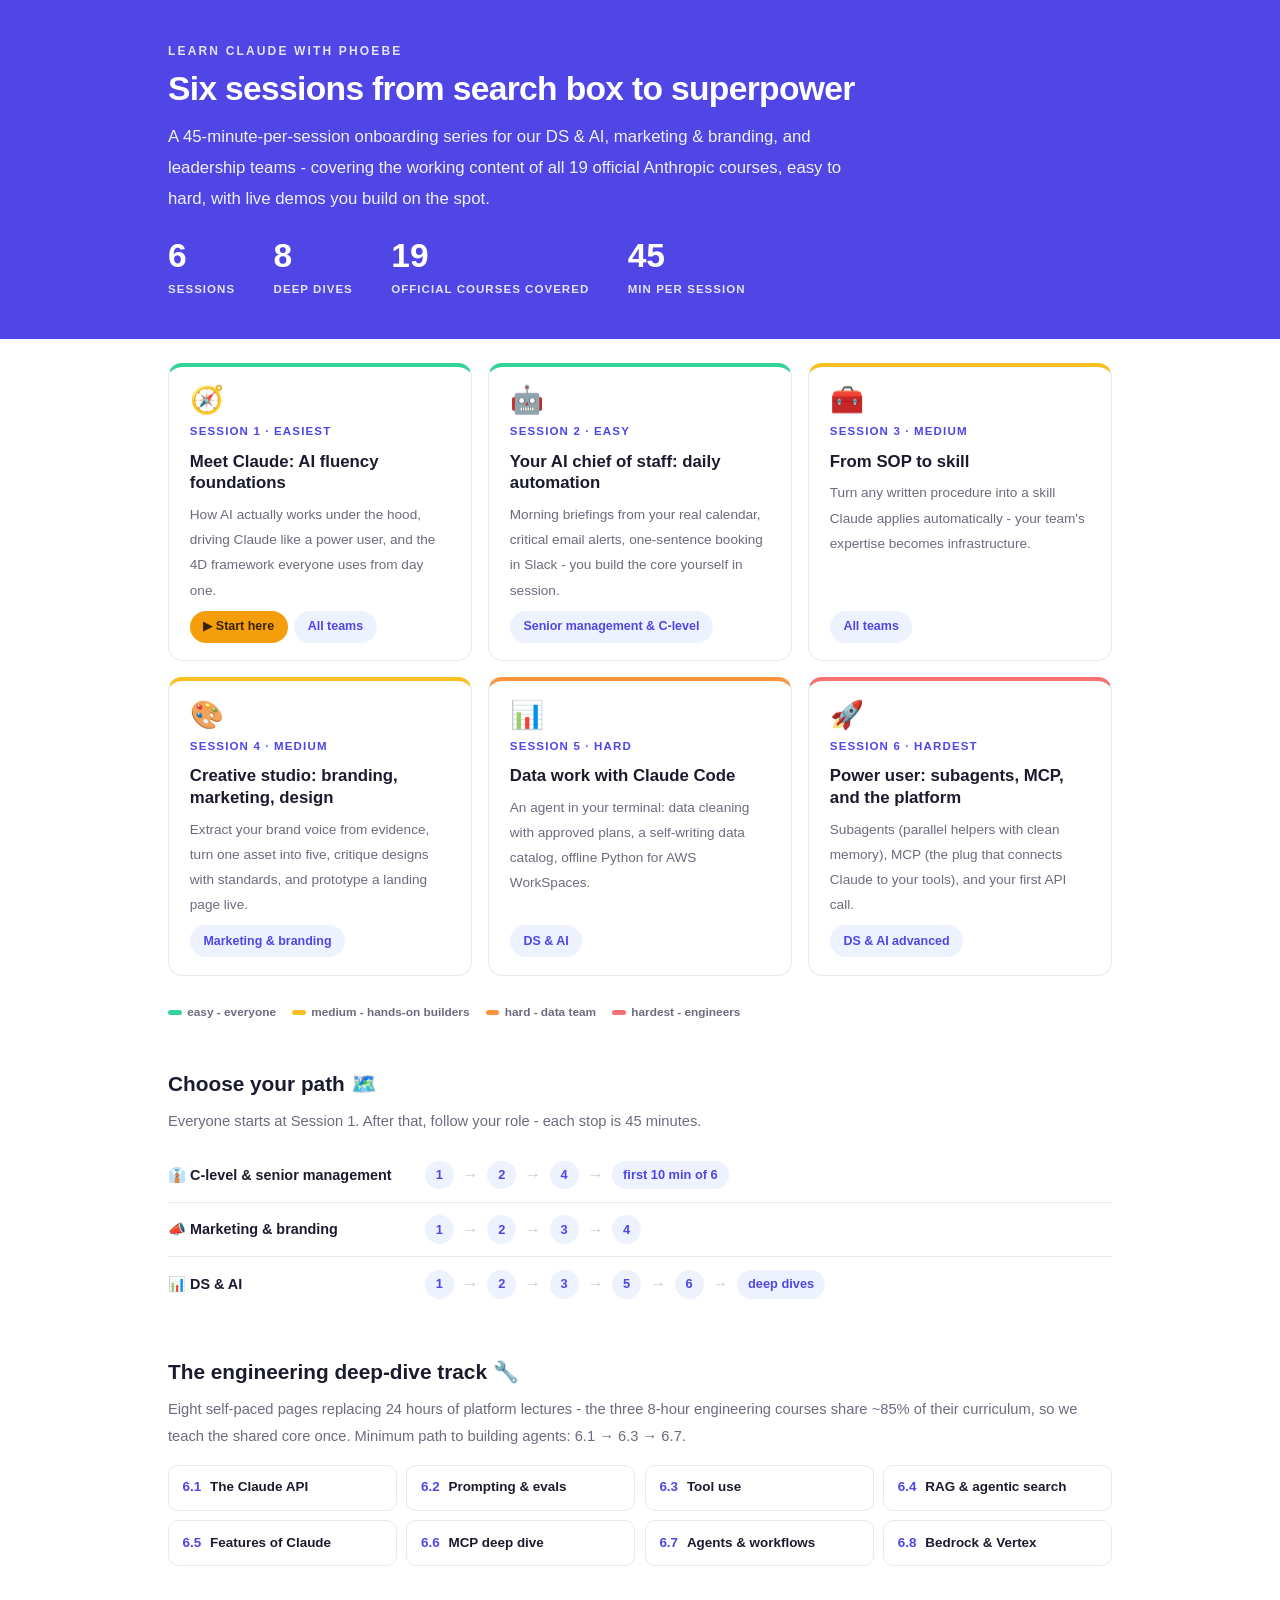
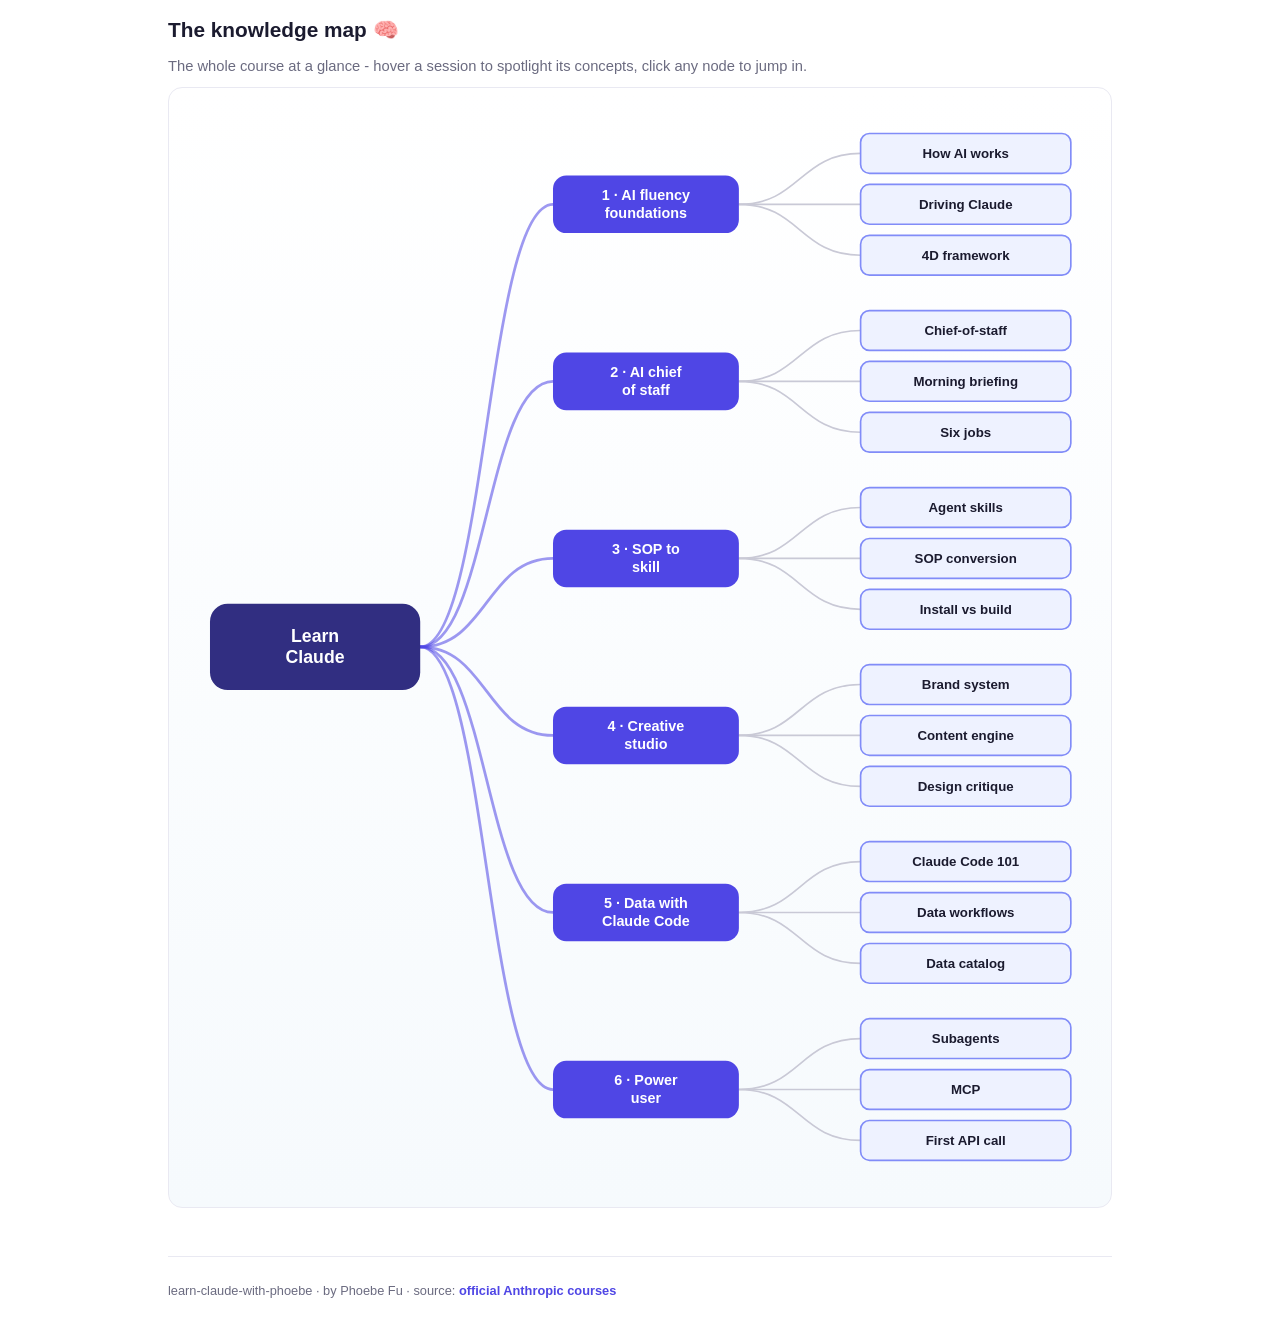
==== index.html @ 362568bc "Theme knowledge map from site CSS variables mindmap.js now reads --indigo/--indigo-deep/--indigo-50/" ====
<!DOCTYPE html>
<html lang="en">
<head>
<meta charset="UTF-8">
<meta name="viewport" content="width=device-width, initial-scale=1.0">
<title>learn claude with phoebe - a 6-session onboarding series</title>
<link rel="stylesheet" href="assets/style.css?v=4">
<style>
  .stats-row { display: flex; gap: 2.4rem; margin-top: 1.5rem; flex-wrap: wrap; }
  .stat b { display: block; font-size: 2.1rem; font-weight: 800; line-height: 1.05; font-variant-numeric: tabular-nums; }
  .stat span { font-size: .72rem; opacity: .85; text-transform: uppercase; letter-spacing: .09em; font-weight: 600; }

  .course-grid { display: grid; grid-template-columns: repeat(auto-fit, minmax(17rem, 1fr)); gap: 1rem; margin-top: 1.5rem; }
  .course-card {
    border: 1px solid var(--hairline);
    border-top: 4px solid var(--diff, var(--indigo));
    border-radius: var(--radius);
    padding: 1.2rem 1.3rem 1.1rem;
    display: flex;
    flex-direction: column;
    gap: .5rem;
    text-decoration: none;
    color: var(--ink);
    background: #fff;
    transition: box-shadow .15s ease, border-color .15s ease, transform .15s ease;
    position: relative;
  }
  .course-card:hover { border-color: var(--indigo-soft); border-top-color: var(--diff, var(--indigo)); box-shadow: 0 8px 28px rgba(79,70,229,.12); transform: translateY(-3px); }
  .course-card .cicon { font-size: 1.7rem; line-height: 1; }
  .course-card .cnum { font-size: .72rem; font-weight: 700; color: var(--indigo); text-transform: uppercase; letter-spacing: .1em; }
  .course-card h3 { font-size: 1.05rem; font-weight: 800; line-height: 1.3; }
  .course-card p { font-size: .85rem; color: var(--muted); flex: 1; }
  .course-card .meta { display: flex; gap: .4rem; flex-wrap: wrap; }

  .diff-legend { display: flex; gap: 1rem; margin-top: 1.6rem; font-size: .74rem; color: var(--muted); font-weight: 600; flex-wrap: wrap; }
  .diff-legend i { display: inline-block; width: .85rem; height: .35rem; border-radius: 999px; margin-right: .35rem; vertical-align: middle; }

  .paths { margin-top: 2.6rem; }
  .paths h2 { font-size: 1.3rem; font-weight: 800; margin-bottom: .3rem; }
  .paths .plede { color: var(--muted); font-size: .92rem; margin-bottom: .8rem; }
  .path { display: flex; gap: .55rem; align-items: center; padding: .75rem 0; border-bottom: .5px solid var(--hairline); flex-wrap: wrap; }
  .path:last-child { border-bottom: none; }
  .path b { min-width: 15.5rem; font-size: .9rem; }
  .path .pstep { background: var(--indigo-50); color: var(--indigo); border-radius: 999px; padding: .16rem .68rem; font-weight: 700; font-size: .8rem; text-decoration: none; transition: all .12s ease; }
  .path .pstep:hover { background: var(--indigo); color: #fff; }
  .path .parr { color: var(--faint); font-weight: 700; }

  .dd-grid { display: grid; grid-template-columns: repeat(auto-fit, minmax(13rem, 1fr)); gap: .6rem; margin-top: .9rem; }
  .dd { border: 1px solid var(--hairline); border-radius: 10px; padding: .6rem .85rem; display: flex; gap: .55rem; align-items: baseline; text-decoration: none; color: var(--ink); font-weight: 600; font-size: .84rem; transition: all .12s ease; }
  .dd b { color: var(--indigo); font-variant-numeric: tabular-nums; }
  .dd:hover { border-color: var(--indigo); transform: translateY(-2px); }

  .mm-section { margin-top: 1.6rem; }
  .mm-section h2 { font-size: 1.3rem; font-weight: 800; margin-bottom: .2rem; }
  .mm-section .mm-lede { color: var(--muted); font-size: .92rem; margin-bottom: .4rem; }
  .mm-wrap { border: 1px solid var(--hairline); border-radius: var(--radius); background: linear-gradient(180deg,#fff, #F6FAFD); padding: .6rem; overflow-x: auto; }
  .mm-svg { width: 100%; height: auto; display: block; max-width: 60rem; margin: 0 auto; min-width: 34rem; }
  .mm-link { cursor: pointer; text-decoration: none; }
  .mm-node rect { transition: opacity .15s ease, filter .15s ease; }
  .mm-node text { pointer-events: none; }
  .mm-link:hover .mm-node rect { filter: brightness(1.06); }
  .mm-edge { transition: opacity .15s ease; }
</style>
</head>
<body>

<header class="masthead">
  <div class="wrap">
    <div class="eyebrow">Learn Claude with Phoebe</div>
    <h1>Six sessions from search box to superpower</h1>
    <p class="sub">A 45-minute-per-session onboarding series for our DS &amp; AI, marketing &amp; branding, and leadership teams - covering the working content of all 19 official Anthropic courses, easy to hard, with live demos you build on the spot.</p>
    <div class="stats-row">
      <div class="stat"><b data-count="6">6</b><span>sessions</span></div>
      <div class="stat"><b data-count="8">8</b><span>deep dives</span></div>
      <div class="stat"><b data-count="19">19</b><span>official courses covered</span></div>
      <div class="stat"><b data-count="45">45</b><span>min per session</span></div>
    </div>
  </div>
</header>

<main class="wrap">
  

  <section class="section">
    <div class="course-grid">
      <a class="course-card" href="courses/01-foundations.html" style="--diff:#34D399">
        <span class="cicon">🧭</span>
        <span class="cnum">Session 1 · easiest</span>
        <h3>Meet Claude: AI fluency foundations</h3>
        <p>How AI actually works under the hood, driving Claude like a power user, and the 4D framework everyone uses from day one.</p>
        <span class="meta"><span class="pill amber">▶ Start here</span><span class="pill light">All teams</span></span>
      </a>
      <a class="course-card" href="courses/02-daily-automation.html" style="--diff:#34D399">
        <span class="cicon">🤖</span>
        <span class="cnum">Session 2 · easy</span>
        <h3>Your AI chief of staff: daily automation</h3>
        <p>Morning briefings from your real calendar, critical email alerts, one-sentence booking in Slack - you build the core yourself in session.</p>
        <span class="meta"><span class="pill light">Senior management &amp; C-level</span></span>
      </a>
      <a class="course-card" href="courses/03-sop-to-skill.html" style="--diff:#FBBF24">
        <span class="cicon">🧰</span>
        <span class="cnum">Session 3 · medium</span>
        <h3>From SOP to skill</h3>
        <p>Turn any written procedure into a skill Claude applies automatically - your team's expertise becomes infrastructure.</p>
        <span class="meta"><span class="pill light">All teams</span></span>
      </a>
      <a class="course-card" href="courses/04-creative-studio.html" style="--diff:#FBBF24">
        <span class="cicon">🎨</span>
        <span class="cnum">Session 4 · medium</span>
        <h3>Creative studio: branding, marketing, design</h3>
        <p>Extract your brand voice from evidence, turn one asset into five, critique designs with standards, and prototype a landing page live.</p>
        <span class="meta"><span class="pill light">Marketing &amp; branding</span></span>
      </a>
      <a class="course-card" href="courses/05-data-with-claude-code.html" style="--diff:#FB923C">
        <span class="cicon">📊</span>
        <span class="cnum">Session 5 · hard</span>
        <h3>Data work with Claude Code</h3>
        <p>An agent in your terminal: data cleaning with approved plans, a self-writing data catalog, offline Python for AWS WorkSpaces.</p>
        <span class="meta"><span class="pill light">DS &amp; AI</span></span>
      </a>
      <a class="course-card" href="courses/06-power-user.html" style="--diff:#F87171">
        <span class="cicon">🚀</span>
        <span class="cnum">Session 6 · hardest</span>
        <h3>Power user: subagents, MCP, and the platform</h3>
        <p>Subagents (parallel helpers with clean memory), MCP (the plug that connects Claude to your tools), and your first API call.</p>
        <span class="meta"><span class="pill light">DS &amp; AI advanced</span></span>
      </a>
    </div>
    <div class="diff-legend">
      <span><i style="background:#34D399"></i>easy - everyone</span>
      <span><i style="background:#FBBF24"></i>medium - hands-on builders</span>
      <span><i style="background:#FB923C"></i>hard - data team</span>
      <span><i style="background:#F87171"></i>hardest - engineers</span>
    </div>

    <div class="paths">
      <h2>Choose your path 🗺️</h2>
      <p class="plede">Everyone starts at Session 1. After that, follow your role - each stop is 45 minutes.</p>
      <div class="path"><b>👔 C-level &amp; senior management</b>
        <a class="pstep" href="courses/01-foundations.html">1</a><span class="parr">→</span>
        <a class="pstep" href="courses/02-daily-automation.html">2</a><span class="parr">→</span>
        <a class="pstep" href="courses/04-creative-studio.html">4</a><span class="parr">→</span>
        <a class="pstep" href="courses/06-power-user.html">first 10 min of 6</a>
      </div>
      <div class="path"><b>📣 Marketing &amp; branding</b>
        <a class="pstep" href="courses/01-foundations.html">1</a><span class="parr">→</span>
        <a class="pstep" href="courses/02-daily-automation.html">2</a><span class="parr">→</span>
        <a class="pstep" href="courses/03-sop-to-skill.html">3</a><span class="parr">→</span>
        <a class="pstep" href="courses/04-creative-studio.html">4</a>
      </div>
      <div class="path"><b>📊 DS &amp; AI</b>
        <a class="pstep" href="courses/01-foundations.html">1</a><span class="parr">→</span>
        <a class="pstep" href="courses/02-daily-automation.html">2</a><span class="parr">→</span>
        <a class="pstep" href="courses/03-sop-to-skill.html">3</a><span class="parr">→</span>
        <a class="pstep" href="courses/05-data-with-claude-code.html">5</a><span class="parr">→</span>
        <a class="pstep" href="courses/06-power-user.html">6</a><span class="parr">→</span>
        <a class="pstep" href="courses/61-claude-api.html">deep dives</a>
      </div>
    </div>

    <div class="paths">
      <h2>The engineering deep-dive track 🔧</h2>
      <p class="plede">Eight self-paced pages replacing 24 hours of platform lectures - the three 8-hour engineering courses share ~85% of their curriculum, so we teach the shared core once. Minimum path to building agents: 6.1 → 6.3 → 6.7.</p>
      <div class="dd-grid">
        <a class="dd" href="courses/61-claude-api.html"><b>6.1</b>The Claude API</a>
        <a class="dd" href="courses/62-prompting-evals.html"><b>6.2</b>Prompting &amp; evals</a>
        <a class="dd" href="courses/63-tool-use.html"><b>6.3</b>Tool use</a>
        <a class="dd" href="courses/64-rag.html"><b>6.4</b>RAG &amp; agentic search</a>
        <a class="dd" href="courses/65-features.html"><b>6.5</b>Features of Claude</a>
        <a class="dd" href="courses/66-mcp-deep-dive.html"><b>6.6</b>MCP deep dive</a>
        <a class="dd" href="courses/67-agents-workflows.html"><b>6.7</b>Agents &amp; workflows</a>
        <a class="dd" href="courses/68-bedrock-vertex.html"><b>6.8</b>Bedrock &amp; Vertex</a>
      </div>
    </div>
  </section>

  <section class="section mm-section">
    <h2>The knowledge map 🧠</h2>
    <p class="mm-lede">The whole course at a glance - hover a session to spotlight its concepts, click any node to jump in.</p>
    <div class="mm-wrap"><div id="mindmap"></div></div>
  </section>

  <footer class="pagefoot">
    <span>learn-claude-with-phoebe · by Phoebe Fu · source: <a href="https://claude.com/resources/courses">official Anthropic courses</a></span>
  </footer>
</main>

<script>
window.MINDMAP_DATA = {
  title: "Learn\nClaude",
  centerColor: "#312E81",
  sessions: [
    { label: "AI fluency\nfoundations", href: "courses/01-foundations.html", color: "#34D399",
      concepts: [
        { label: "How AI works", href: "courses/01-foundations.html" },
        { label: "Driving Claude", href: "courses/01-foundations.html" },
        { label: "4D framework", href: "courses/01-foundations.html" } ] },
    { label: "AI chief\nof staff", href: "courses/02-daily-automation.html", color: "#34D399",
      concepts: [
        { label: "Chief-of-staff", href: "courses/02-daily-automation.html" },
        { label: "Morning briefing", href: "courses/02-daily-automation.html" },
        { label: "Six jobs", href: "courses/02-daily-automation.html" } ] },
    { label: "SOP to\nskill", href: "courses/03-sop-to-skill.html", color: "#FBBF24",
      concepts: [
        { label: "Agent skills", href: "courses/03-sop-to-skill.html" },
        { label: "SOP conversion", href: "courses/03-sop-to-skill.html" },
        { label: "Install vs build", href: "courses/03-sop-to-skill.html" } ] },
    { label: "Creative\nstudio", href: "courses/04-creative-studio.html", color: "#FBBF24",
      concepts: [
        { label: "Brand system", href: "courses/04-creative-studio.html" },
        { label: "Content engine", href: "courses/04-creative-studio.html" },
        { label: "Design critique", href: "courses/04-creative-studio.html" } ] },
    { label: "Data with\nClaude Code", href: "courses/05-data-with-claude-code.html", color: "#FB923C",
      concepts: [
        { label: "Claude Code 101", href: "courses/05-data-with-claude-code.html" },
        { label: "Data workflows", href: "courses/05-data-with-claude-code.html" },
        { label: "Data catalog", href: "courses/05-data-with-claude-code.html" } ] },
    { label: "Power\nuser", href: "courses/06-power-user.html", color: "#F87171",
      concepts: [
        { label: "Subagents", href: "courses/06-power-user.html" },
        { label: "MCP", href: "courses/06-power-user.html" },
        { label: "First API call", href: "courses/06-power-user.html" } ] }
  ]
};
</script>
<script src="assets/mindmap.js?v=12"></script>
<script src="assets/app.js?v=5"></script>
</body>
</html>
---- assets/style.css ----
/* learn-claude-with-phoebe - editorial bold design system
   Accent: indigo #4F46E5 · Ink: #1B1B2F · Flagship: amber #F59E0B */

:root {
  --indigo: #4F46E5;
  --indigo-deep: #312E81;
  --indigo-mid: #6366F1;
  --indigo-soft: #818CF8;
  --indigo-50: #EEF2FF;
  --ink: #1B1B2F;
  --muted: #6B6B80;
  --faint: #C9C9D6;
  --hairline: #E9E9F2;
  --amber: #F59E0B;
  --amber-ink: #3A2400;
  --amber-50: #FFF7E6;
  --paper: #FFFFFF;
  --code-bg: #14142B;
  --code-ink: #E4E4F4;
  --radius: 14px;
}

* { margin: 0; padding: 0; box-sizing: border-box; }

html { font-size: 16px; scroll-behavior: smooth; }
html.zoom-125 { font-size: 20px; }
html.zoom-150 { font-size: 24px; }

body {
  font-family: "Inter", -apple-system, BlinkMacSystemFont, "Segoe UI", Roboto, sans-serif;
  background: var(--paper);
  color: var(--ink);
  line-height: 1.85;
  font-feature-settings: "tnum";
}

.wrap { max-width: 62rem; margin: 0 auto; padding: 0 1.5rem; }

/* ---------- header band ---------- */
.masthead {
  background: var(--indigo);
  color: #fff;
  padding: 2.5rem 0 2.25rem;
}
.masthead .eyebrow {
  font-size: .75rem;
  letter-spacing: .18em;
  text-transform: uppercase;
  opacity: .85;
  font-weight: 600;
}
.masthead h1 {
  font-size: 2.1rem;
  line-height: 1.15;
  font-weight: 800;
  margin: .5rem 0 .75rem;
  letter-spacing: -.02em;
}
.masthead h1 .accent { color: inherit; }
.masthead .sub { font-size: 1.05rem; opacity: .92; max-width: 44rem; }

.chip-row { display: flex; flex-wrap: wrap; gap: .5rem; margin-top: 1.1rem; }
.chip {
  display: inline-flex;
  align-items: center;
  gap: .35rem;
  border-radius: 999px;
  padding: .25rem .8rem;
  font-size: .78rem;
  font-weight: 600;
  white-space: nowrap;
}
.chip.level { background: #fff; color: var(--indigo); }
.chip.audience { background: rgba(255,255,255,.16); color: #fff; border: 1px solid rgba(255,255,255,.35); }
.chip.time { background: var(--ink); color: #fff; font-variant-numeric: tabular-nums; }

/* ---------- agenda bar ---------- */
.agenda {
  display: flex;
  border-radius: 999px;
  overflow: hidden;
  margin: 1.4rem 0 0;
  font-size: .72rem;
  font-weight: 600;
  text-align: center;
  color: #fff;
}
.agenda span { padding: .45rem .3rem; white-space: nowrap; overflow: hidden; text-overflow: ellipsis; }
.agenda .a1 { background: var(--indigo-deep); }
.agenda .a2 { background: var(--indigo-mid); }
.agenda .a3 { background: var(--amber); color: var(--amber-ink); }
.agenda .a4 { background: var(--indigo-soft); }

/* ---------- toolbar ---------- */
.toolbar {
  position: sticky;
  top: 0;
  z-index: 40;
  background: rgba(255,255,255,.94);
  backdrop-filter: blur(6px);
  border-bottom: 1px solid var(--hairline);
  padding: .55rem 0;
}
.toolbar .wrap { display: flex; align-items: center; gap: .6rem; }
.toolbar .crumb { font-size: .8rem; color: var(--muted); font-weight: 600; margin-right: auto; }
.toolbar .crumb a { color: var(--indigo); text-decoration: none; }
.btn {
  border: 1px solid var(--hairline);
  background: #fff;
  color: var(--ink);
  border-radius: 999px;
  padding: .35rem .9rem;
  font-size: .78rem;
  font-weight: 600;
  cursor: pointer;
  font-family: inherit;
  transition: all .15s ease;
}
.btn:hover { border-color: var(--indigo); color: var(--indigo); }
.btn.primary { background: var(--indigo); border-color: var(--indigo); color: #fff; }
.btn.primary:hover { background: var(--indigo-deep); }

/* ---------- sections ---------- */
main { padding: 2.5rem 0 4rem; }

.section { margin-bottom: 2.8rem; }
.section-kicker { margin-bottom: 1rem; }
.section-kicker .klabel {
  display: block;
  font-size: .72rem;
  text-transform: uppercase;
  letter-spacing: .1em;
  color: var(--indigo);
  font-weight: 700;
  margin-bottom: .35rem;
}
.section-kicker h2 {
  font-size: 1.45rem;
  font-weight: 800;
  letter-spacing: -.01em;
  display: flex;
  align-items: center;
  gap: .7rem;
  flex-wrap: wrap;
}
.section-kicker .tag {
  border-radius: 999px;
  padding: .18rem .7rem;
  font-size: .7rem;
  font-weight: 700;
  text-transform: uppercase;
  letter-spacing: .08em;
}
.tag.concept { background: var(--indigo-50); color: var(--indigo); }
.tag.demo { background: var(--amber-50); color: var(--amber-ink); }
.tag.exercise { background: var(--ink); color: #fff; }

.lede { color: var(--muted); max-width: 46rem; margin-bottom: 1.4rem; line-height: 1.8; }

/* live vs self-study markers on cards */
.mode {
  font-size: .64rem;
  font-weight: 700;
  text-transform: uppercase;
  letter-spacing: .07em;
  padding: .14rem .6rem;
  border-radius: 999px;
  flex: none;
}
.mode.live { background: var(--indigo); color: #fff; }
.mode.self { background: #fff; color: var(--muted); border: 1px solid var(--hairline); }

/* ---------- accordions ---------- */
details.card {
  border: 1px solid var(--hairline);
  border-radius: var(--radius);
  margin-bottom: .8rem;
  overflow: hidden;
  background: #fff;
}
details.card[open] { border-color: var(--indigo-soft); box-shadow: 0 8px 28px rgba(79,70,229,.08); }
details.card summary {
  list-style: none;
  cursor: pointer;
  padding: 1rem 1.25rem;
  display: flex;
  align-items: center;
  gap: .75rem;
  font-weight: 700;
  font-size: 1.02rem;
  user-select: none;
}
details.card summary::-webkit-details-marker { display: none; }
details.card summary .dot {
  width: .6rem; height: .6rem;
  border-radius: 999px;
  background: var(--indigo);
  flex: none;
}
details.card summary .mini { margin-left: auto; font-size: .72rem; color: var(--muted); font-weight: 600; white-space: nowrap; }
details.card summary .caret { transition: transform .2s ease; color: var(--indigo); font-size: .8rem; }
details.card[open] summary .caret { transform: rotate(90deg); }
details.card .body { padding: 0 1.25rem 1.4rem; border-top: 1px solid var(--hairline); padding-top: 1.15rem; }
details.card .body p { margin-bottom: 1.05rem; max-width: 48rem; }
details.card .body p:last-child { margin-bottom: 0; }
details.card .body ul, details.card .body ol { margin: 0 0 1.1rem 1.2rem; max-width: 47rem; }
details.card .body li { margin-bottom: .65rem; }
details.card .body h4 { font-size: .95rem; font-weight: 700; margin: 1.1rem 0 .45rem; }
details.card .body h4:first-child { margin-top: 0; }

/* ---------- pills & legends ---------- */
.legend { display: flex; flex-wrap: wrap; gap: .5rem; margin: 0 0 1.2rem; }
.pill {
  display: inline-flex;
  align-items: center;
  gap: .4rem;
  border-radius: 999px;
  padding: .28rem .85rem;
  font-size: .78rem;
  font-weight: 600;
}
.pill.solid { background: var(--indigo); color: #fff; }
.pill.light { background: var(--indigo-50); color: var(--indigo); }
.pill.inkpill { background: var(--ink); color: #fff; }
.pill.amber, .pill.peach { background: var(--amber); color: var(--amber-ink); }
.pill.bare { color: var(--faint); }

/* ---------- 4D grid ---------- */
.grid-2 { display: grid; grid-template-columns: repeat(auto-fit, minmax(15rem, 1fr)); gap: .8rem; margin: .5rem 0 1rem; }
.d-card {
  border: 1px solid var(--hairline);
  border-left: 4px solid var(--indigo);
  border-radius: 10px;
  padding: 1rem 1.1rem;
}
.d-card h4 { font-size: .95rem; margin-bottom: .3rem; }
.d-card h4 .lead-letter { color: var(--indigo); }
.d-card p { font-size: .86rem; color: var(--muted); margin: 0; }

/* ---------- tables ---------- */
table.clean { width: 100%; border-collapse: collapse; font-size: .9rem; margin: .4rem 0 1rem; }
table.clean th {
  text-align: left;
  font-size: .72rem;
  text-transform: uppercase;
  letter-spacing: .08em;
  color: var(--muted);
  padding: .5rem .6rem;
  border-bottom: 2px solid var(--ink);
}
table.clean td { padding: .7rem .6rem; border-bottom: .5px solid var(--hairline); vertical-align: top; line-height: 1.7; }
table.clean td:first-child { font-weight: 600; }

/* ---------- prompt boxes ---------- */
.prompt-box {
  position: relative;
  background: var(--code-bg);
  color: var(--code-ink);
  border-radius: var(--radius);
  padding: 1.1rem 1.2rem;
  margin: 1rem 0 1.2rem;
  font-family: "SF Mono", ui-monospace, Menlo, Consolas, monospace;
  font-size: .84rem;
  line-height: 1.65;
  white-space: pre-wrap;
  word-break: break-word;
}
.prompt-box .label {
  position: absolute;
  top: -0.7rem;
  left: 1rem;
  background: var(--indigo);
  color: #fff;
  font-family: "Inter", -apple-system, sans-serif;
  font-size: .68rem;
  font-weight: 700;
  letter-spacing: .06em;
  text-transform: uppercase;
  border-radius: 999px;
  padding: .15rem .7rem;
}
.prompt-box.bad .label { background: var(--faint); color: var(--ink); }
.prompt-box.good .label { background: var(--amber); color: var(--amber-ink); }
.copy-btn {
  position: absolute;
  top: .7rem;
  right: .7rem;
  background: rgba(255,255,255,.1);
  border: 1px solid rgba(255,255,255,.25);
  color: #fff;
  border-radius: 999px;
  padding: .25rem .8rem;
  font-size: .72rem;
  font-weight: 600;
  cursor: pointer;
  font-family: "Inter", -apple-system, sans-serif;
  transition: background .15s ease;
}
.copy-btn:hover { background: rgba(255,255,255,.22); }
.copy-btn.copied { background: var(--amber); border-color: var(--amber); color: var(--amber-ink); }

/* ---------- demo steps ---------- */
.steps { counter-reset: step; margin: .6rem 0 1rem; }
.step {
  display: flex;
  gap: .9rem;
  padding: .85rem 0;
  border-bottom: .5px solid var(--hairline);
}
.step:last-child { border-bottom: none; }
.step::before {
  counter-increment: step;
  content: counter(step);
  flex: none;
  width: 1.7rem; height: 1.7rem;
  border-radius: 999px;
  background: var(--indigo-50);
  color: var(--indigo);
  font-weight: 700;
  font-size: .85rem;
  display: inline-flex;
  align-items: center;
  justify-content: center;
  margin-top: .1rem;
}
.step p { margin: 0; }

/* ---------- callouts ---------- */
.callout {
  border-radius: var(--radius);
  padding: 1rem 1.2rem;
  margin: 1rem 0;
  font-size: .92rem;
}
.callout.tip { background: var(--indigo-50); border-left: 4px solid var(--indigo); }
.callout.win { background: var(--amber-50); border-left: 4px solid var(--amber); }
.callout strong:first-child { display: block; margin-bottom: .2rem; }

.callout.example {
  background: #FFFFFF;
  border: 1px solid var(--hairline);
  border-left: 4px solid var(--amber);
  font-size: .9rem;
}
.callout.example .ex-pill {
  display: inline-block;
  background: var(--amber);
  color: var(--amber-ink);
  border-radius: 999px;
  padding: .15rem .7rem;
  font-size: .68rem;
  font-weight: 700;
  text-transform: uppercase;
  letter-spacing: .06em;
  margin-bottom: .5rem;
}
.callout.example p { margin: 0 0 .75rem; max-width: 47rem; }
.callout.example p:last-child { margin-bottom: 0; }
.callout.example ul { margin: 0 0 0 1.1rem; max-width: 46rem; }
.callout.example li { margin-bottom: .6rem; }
.callout.example li:last-child { margin-bottom: 0; }

/* ---------- zoomable figures ---------- */
figure.zoomable {
  border: 1px solid var(--hairline);
  border-radius: var(--radius);
  padding: 1.2rem;
  margin: 1rem 0 1.4rem;
  cursor: zoom-in;
  transition: box-shadow .15s ease;
  background: #fff;
}
figure.zoomable:hover { box-shadow: 0 8px 28px rgba(79,70,229,.12); }
figure.zoomable svg, figure.zoomable img { width: 100%; height: auto; display: block; }
figure.zoomable figcaption {
  margin-top: .6rem;
  font-size: .76rem;
  color: var(--muted);
  font-weight: 600;
  display: flex;
  align-items: center;
  gap: .4rem;
}

.lightbox {
  position: fixed;
  inset: 0;
  z-index: 100;
  background: rgba(27,27,47,.9);
  display: none;
  align-items: center;
  justify-content: center;
  padding: 3vh 3vw;
  cursor: zoom-out;
}
.lightbox.open { display: flex; }
.lightbox .inner {
  background: #fff;
  border-radius: var(--radius);
  padding: 2rem;
  max-width: 94vw;
  max-height: 92vh;
  overflow: auto;
}
.lightbox .inner svg, .lightbox .inner img { width: min(88vw, 70rem); height: auto; }
.lightbox .close-hint {
  position: fixed;
  top: 1rem; right: 1.4rem;
  color: #fff;
  font-size: .8rem;
  font-weight: 600;
  opacity: .8;
}

/* ---------- courses covered ---------- */
.covered { border: 1px solid var(--hairline); border-radius: var(--radius); overflow: hidden; }
.covered-row {
  display: flex;
  align-items: baseline;
  gap: .8rem;
  padding: .75rem 1.1rem;
  border-bottom: .5px solid var(--hairline);
  font-size: .9rem;
}
.covered-row:last-child { border-bottom: none; }
.covered-row .status { flex: none; }
.covered-row .name { font-weight: 600; }
.covered-row .note { margin-left: auto; color: var(--muted); font-size: .78rem; text-align: right; }

/* ---------- cheat sheet footer ---------- */
.cheat {
  background: var(--ink);
  color: #fff;
  border-radius: var(--radius);
  padding: 1.6rem 1.6rem 1.3rem;
  margin-top: 3rem;
}
.cheat h3 { font-size: 1.1rem; margin-bottom: 1rem; }
.cheat h3 span { color: var(--indigo-soft); }
.cheat .grid-2 { gap: 1rem; }
.cheat .cheat-item { border-left: 3px solid var(--indigo-mid); padding-left: .8rem; }
.cheat .cheat-item b { display: block; font-size: .85rem; color: var(--indigo-soft); }
.cheat .cheat-item span { font-size: .82rem; opacity: .85; }

footer.pagefoot {
  border-top: 1px solid var(--hairline);
  margin-top: 3rem;
  padding: 1.4rem 0 2.5rem;
  font-size: .8rem;
  color: var(--muted);
  display: flex;
  justify-content: space-between;
  flex-wrap: wrap;
  gap: .8rem;
}
footer.pagefoot a { color: var(--indigo); text-decoration: none; font-weight: 600; }

/* ---------- wayfinding: reading progress + section dots + part numbers ---------- */

#progress-bar {
  position: fixed;
  top: 0; left: 0;
  height: 3px;
  width: 0;
  background: linear-gradient(90deg, var(--indigo), var(--amber));
  z-index: 90;
}

.pagenav {
  position: fixed;
  right: 1.1rem;
  top: 50%;
  transform: translateY(-50%);
  z-index: 50;
  display: flex;
  flex-direction: column;
  gap: .55rem;
}
.pagenav a {
  width: .68rem; height: .68rem;
  border-radius: 999px;
  background: #fff;
  border: 2px solid var(--faint);
  display: block;
  position: relative;
  transition: all .15s ease;
}
.pagenav a:hover { border-color: var(--indigo); transform: scale(1.3); }
.pagenav a.active { background: var(--indigo); border-color: var(--indigo); }
.pagenav a .nlabel {
  position: absolute;
  right: 1.4rem;
  top: 50%;
  transform: translateY(-50%);
  background: var(--ink);
  color: #fff;
  font-size: .7rem;
  font-weight: 600;
  padding: .22rem .65rem;
  border-radius: 6px;
  white-space: nowrap;
  opacity: 0;
  pointer-events: none;
  transition: opacity .15s ease;
}
.pagenav a:hover .nlabel { opacity: 1; }
@media (max-width: 74rem) { .pagenav { display: none; } }

main { counter-reset: partnum -1; }
.section .section-kicker { position: relative; }
.section .section-kicker::before {
  counter-increment: partnum;
  content: counter(partnum, decimal-leading-zero);
  position: absolute;
  right: 0;
  top: -1.2rem;
  font-size: 4.4rem;
  font-weight: 800;
  color: var(--indigo-50);
  line-height: 1;
  font-variant-numeric: tabular-nums;
  pointer-events: none;
  z-index: 0;
}
.section .section-kicker > * { position: relative; z-index: 1; }

details.card summary { transition: background .15s ease; }
details.card summary:hover { background: #FAFAFE; }

/* ---------- journey strip: you are here in the series ---------- */
.journey {
  display: flex;
  align-items: center;
  gap: .45rem;
  margin-top: 1.1rem;
  flex-wrap: wrap;
}
.journey .jlabel { font-size: .7rem; font-weight: 700; text-transform: uppercase; letter-spacing: .09em; opacity: .8; margin-right: .3rem; }
.journey a {
  width: 1.7rem; height: 1.7rem;
  border-radius: 999px;
  display: inline-flex;
  align-items: center;
  justify-content: center;
  font-size: .8rem;
  font-weight: 700;
  text-decoration: none;
  color: #fff;
  border: 1.5px solid rgba(255,255,255,.45);
  transition: all .15s ease;
  font-variant-numeric: tabular-nums;
}
.journey a:hover { border-color: #fff; transform: scale(1.12); }
.journey a.here { background: #fff; color: var(--indigo); border-color: #fff; }
.journey a.dd-chip { width: auto; border-radius: 999px; padding: 0 .7rem; font-size: .72rem; }

/* ---------- check-yourself quiz ---------- */
.quiz-q {
  border: 1px solid var(--hairline);
  border-radius: var(--radius);
  padding: 1.1rem 1.25rem 1rem;
  margin-bottom: .9rem;
  background: #fff;
}
.quiz-q .qtext { font-weight: 700; margin-bottom: .7rem; }
.quiz-q .qopt {
  display: block;
  width: 100%;
  text-align: left;
  background: #fff;
  border: 1px solid var(--hairline);
  border-radius: 10px;
  padding: .6rem .9rem;
  margin-bottom: .5rem;
  font-size: .9rem;
  font-family: inherit;
  color: var(--ink);
  cursor: pointer;
  transition: all .15s ease;
}
.quiz-q .qopt:hover { border-color: var(--indigo); background: var(--indigo-50); }
.quiz-q .qopt.correct { background: var(--indigo); border-color: var(--indigo); color: #fff; font-weight: 600; }
.quiz-q .qopt.correct::after { content: "  ✓"; }
.quiz-q .qopt.wrong { background: #FEF2F2; border-color: #FCA5A5; color: #991B1B; animation: qshake .3s ease; }
.quiz-q .qopt.wrong::after { content: "  ✗ try again"; font-size: .78rem; }
.quiz-q .qopt:disabled { cursor: default; }
.quiz-q .qwhy {
  display: none;
  background: var(--amber-50);
  border-left: 4px solid var(--amber);
  border-radius: 8px;
  padding: .6rem .9rem;
  font-size: .86rem;
  margin-top: .3rem;
}
.quiz-q.answered .qwhy { display: block; }
@keyframes qshake {
  0%, 100% { transform: translateX(0); }
  25% { transform: translateX(-5px); }
  75% { transform: translateX(5px); }
}
.quiz-score { font-weight: 700; color: var(--indigo); margin-top: .4rem; }

@media (prefers-reduced-motion: reduce) {
  .quiz-q .qopt.wrong { animation: none; }
  .journey a:hover { transform: none; }
}

/* ---------- micro-interactions (react-bits inspired, vanilla) ---------- */

/* BlurText: staggered word reveal on the masthead headline */
.masthead h1 .bw {
  display: inline-block;
  opacity: 0;
  filter: blur(8px);
  transform: translateY(.35em);
  animation: bw-in .7s cubic-bezier(.22,.9,.35,1) forwards;
  animation-delay: var(--bw-delay, 0s);
}
@keyframes bw-in {
  to { opacity: 1; filter: blur(0); transform: translateY(0); }
}

/* SpotlightCard: cursor-following highlight on accordion cards */
details.card { position: relative; }
details.card::after {
  content: "";
  position: absolute;
  inset: 0;
  pointer-events: none;
  opacity: 0;
  transition: opacity .3s ease;
  background: radial-gradient(320px circle at var(--mx, 50%) var(--my, 50%), rgba(79,70,229,.09), transparent 65%);
}
details.card:hover::after { opacity: 1; }

/* ScrollReveal: sections rise in as they enter the viewport */
.js-reveal .section {
  opacity: 0;
  transform: translateY(16px);
  transition: opacity .6s ease, transform .6s cubic-bezier(.22,.9,.35,1);
}
.js-reveal .section.revealed { opacity: 1; transform: none; }

@media (prefers-reduced-motion: reduce) {
  .masthead h1 .bw { animation: none; opacity: 1; filter: none; transform: none; }
  details.card::after { display: none; }
  .js-reveal .section { opacity: 1; transform: none; transition: none; }
}

@media (max-width: 40rem) {
  .masthead h1 { font-size: 1.6rem; }
  .agenda span { font-size: .6rem; }
  .toolbar .crumb { display: none; }
}

@media print {
  .toolbar, .copy-btn { display: none; }
  details.card { border: 1px solid #ccc; }
}
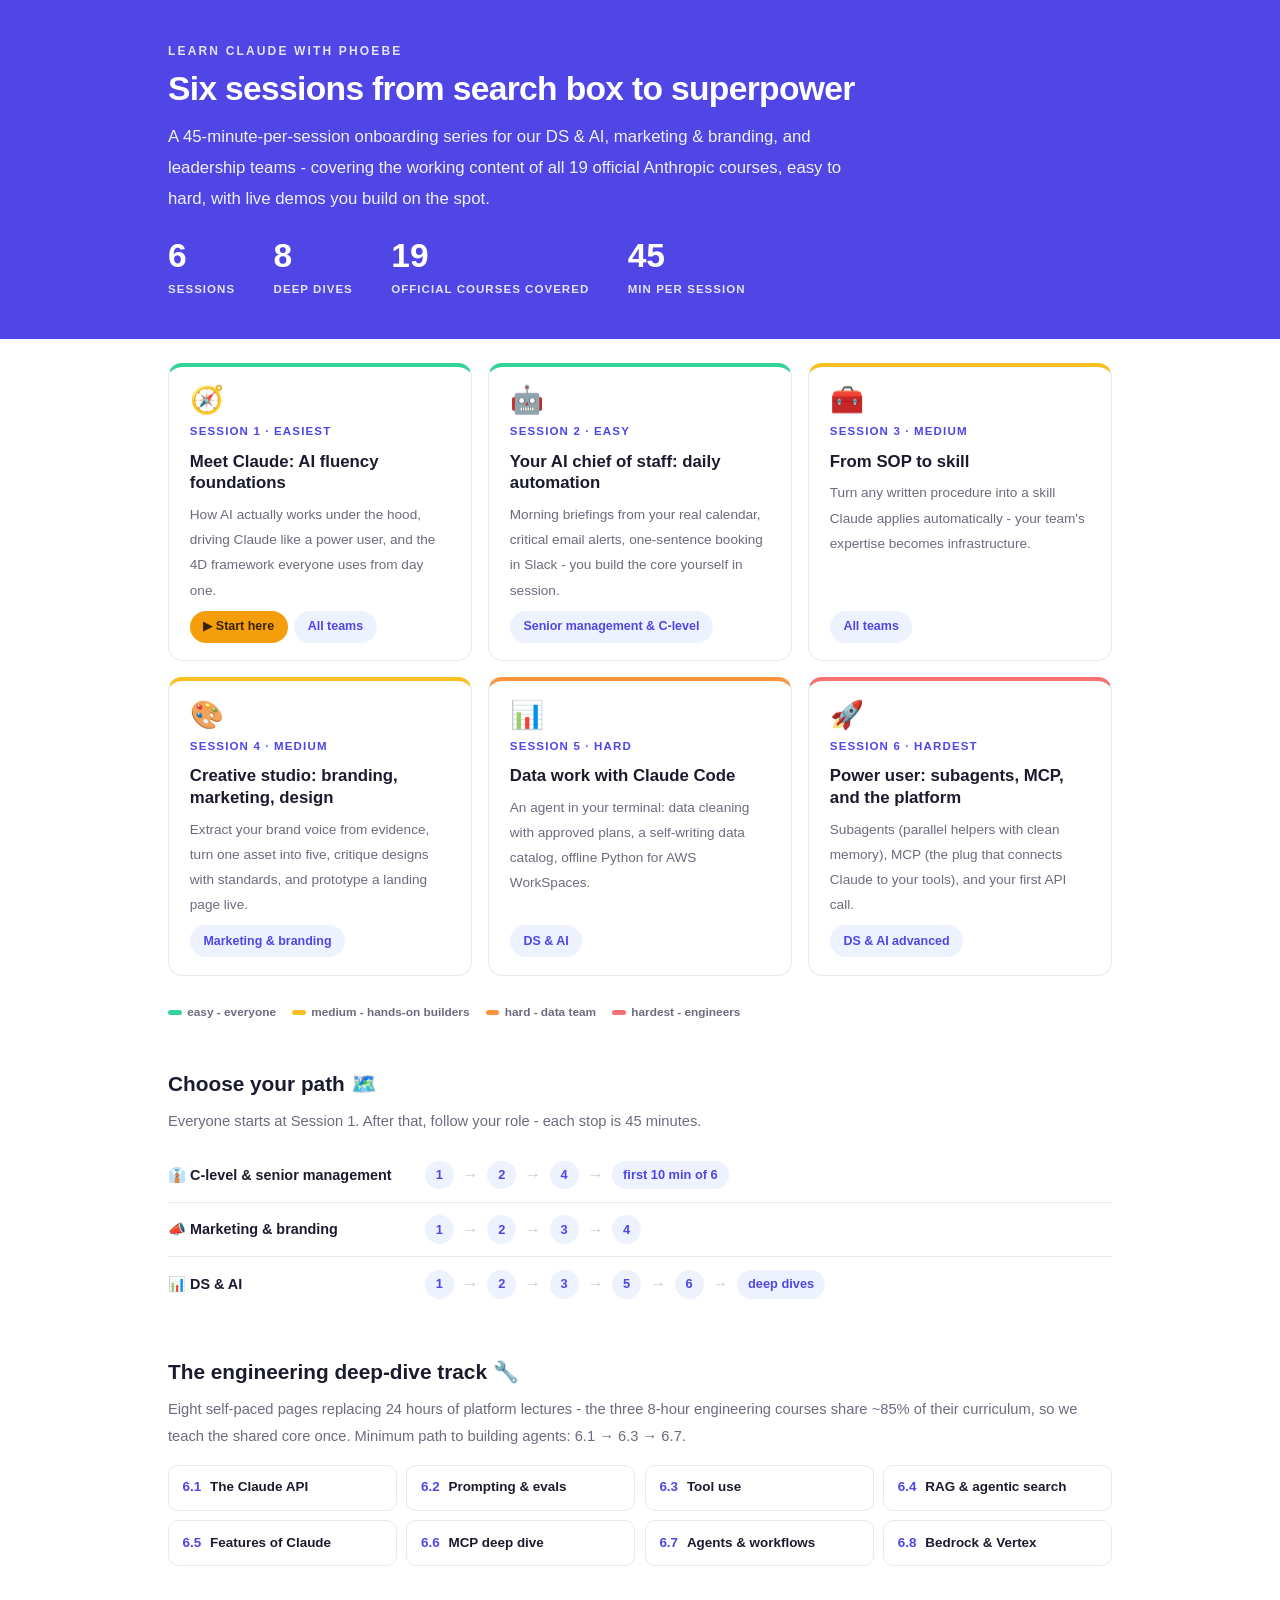
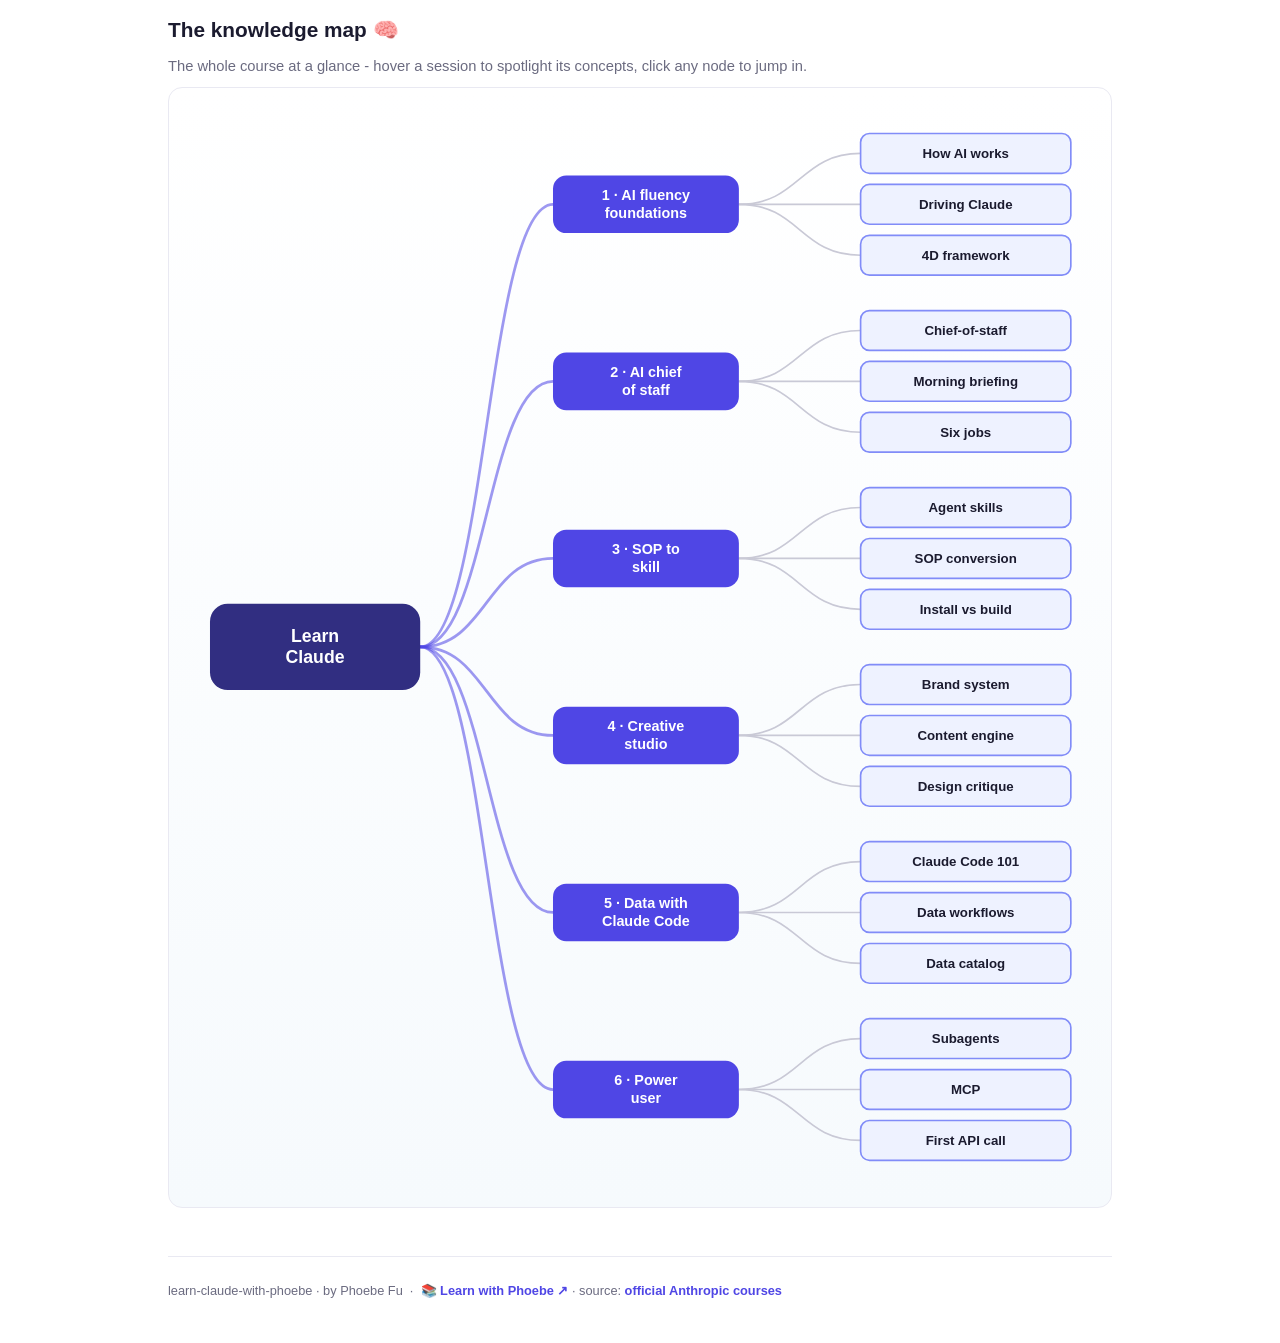
==== commit 12701ae9: "Add Learn with Phoebe hub backlink to footers" ====
--- a/index.html
+++ b/index.html
@@ -181,7 +181,7 @@
   </section>
 
   <footer class="pagefoot">
-    <span>learn-claude-with-phoebe · by Phoebe Fu · source: <a href="https://claude.com/resources/courses">official Anthropic courses</a></span>
+    <span>learn-claude-with-phoebe · by Phoebe Fu &nbsp;·&nbsp; 📚 <a href="https://phoebefu6.github.io/learn-with-phoebe/">Learn with Phoebe ↗</a> · source: <a href="https://claude.com/resources/courses">official Anthropic courses</a></span>
   </footer>
 </main>
 
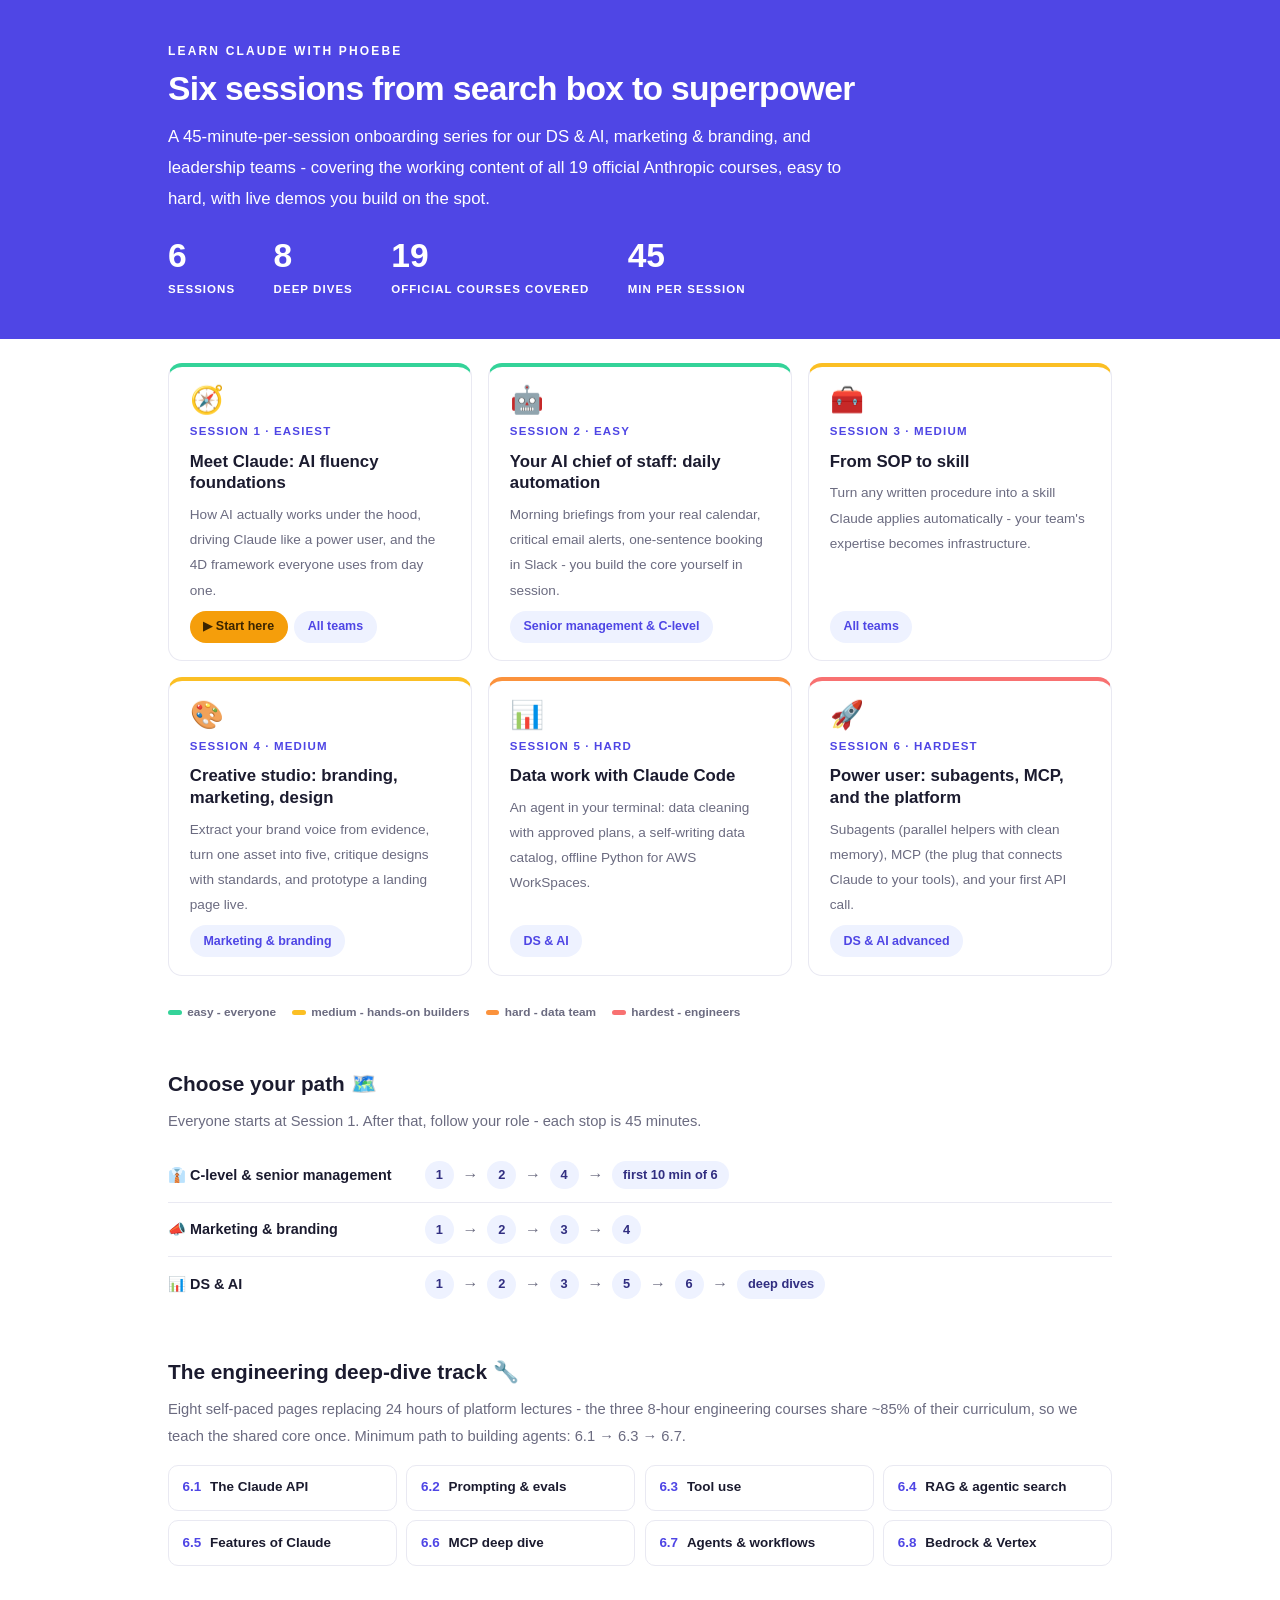
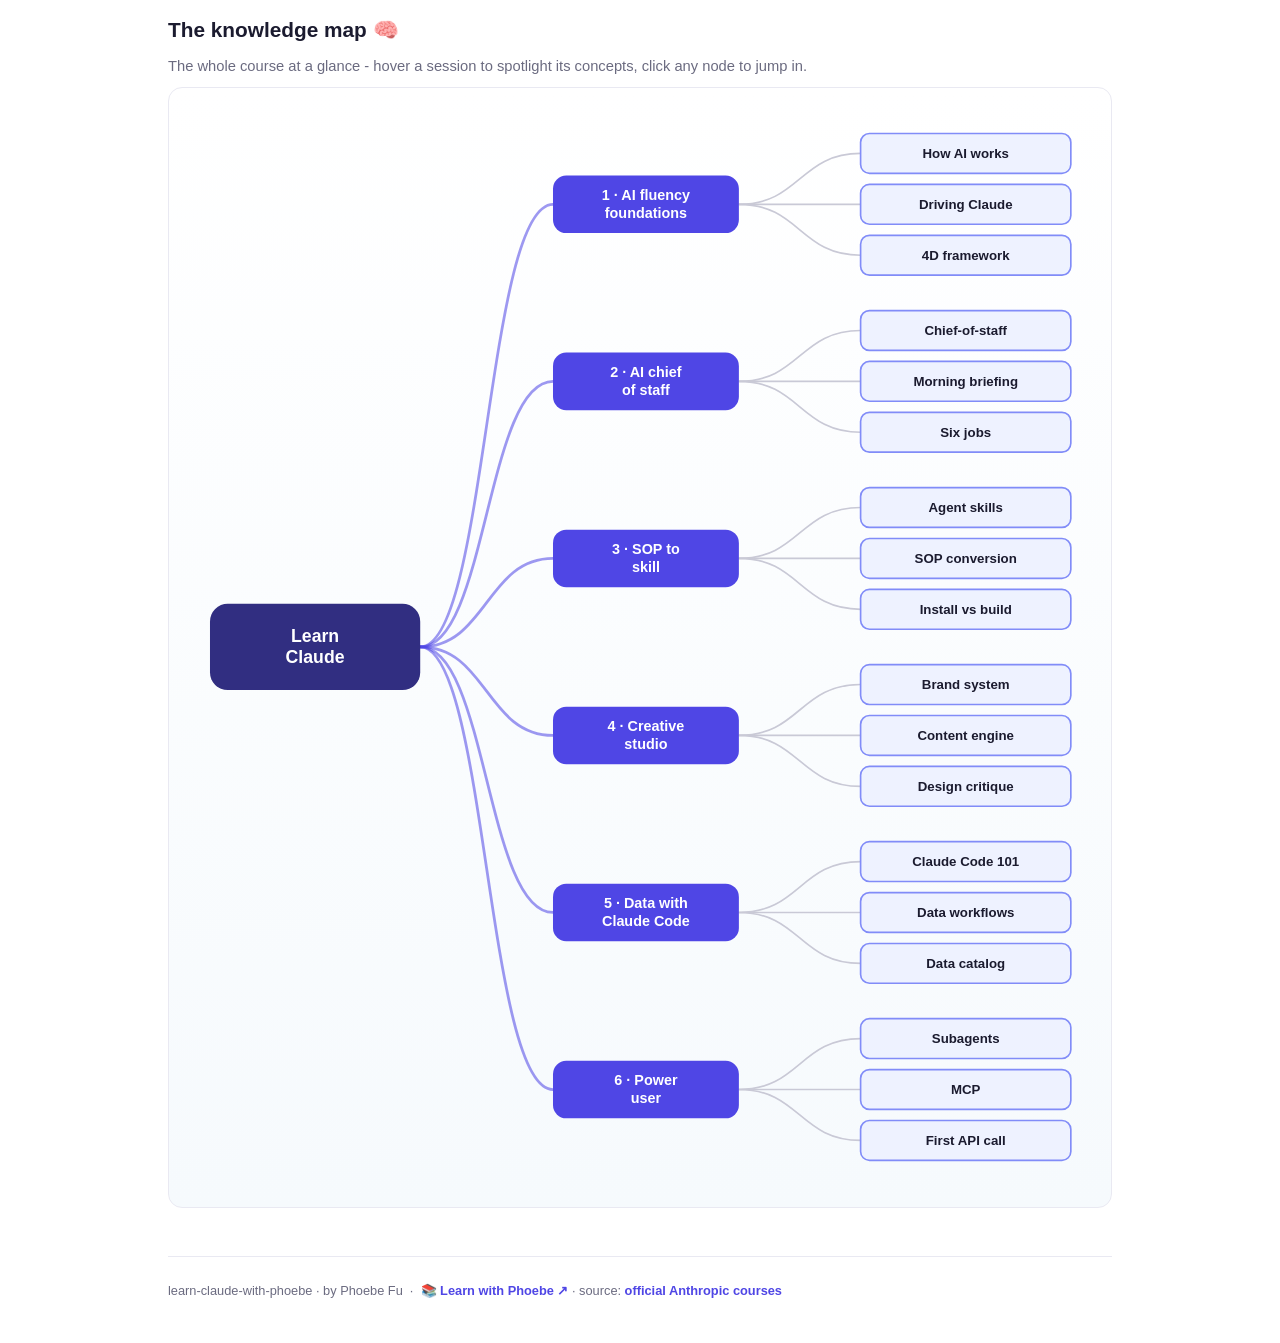
==== commit 1b04bc34: "Light surfaces everywhere: lightbox, cheat panel, code boxes; contrast and phone-width fixes Every d" ====
--- a/index.html
+++ b/index.html
@@ -3,12 +3,27 @@
 <head>
 <meta charset="UTF-8">
 <meta name="viewport" content="width=device-width, initial-scale=1.0">
+<!-- social:start -->
+<meta name="description" content="A 45-minute-per-session onboarding series for our DS &amp; AI, marketing &amp; branding, and leadership teams - covering the working content of all 19 official Anthropic courses, easy to hard, with live...">
+<meta property="og:type" content="article">
+<meta property="og:site_name" content="Learn with Phoebe">
+<meta property="og:title" content="learn claude with phoebe - a 6-session onboarding series">
+<meta property="og:description" content="A 45-minute-per-session onboarding series for our DS &amp; AI, marketing &amp; branding, and leadership teams - covering the working content of all 19 official Anthropic courses, easy to hard, with live...">
+<meta property="og:url" content="https://phoebefu6.github.io/learn-claude-with-phoebe/">
+<meta property="og:image" content="https://phoebefu6.github.io/learn-claude-with-phoebe/assets/og-cover.png">
+<meta property="og:image:width" content="1200">
+<meta property="og:image:height" content="630">
+<meta name="twitter:card" content="summary_large_image">
+<meta name="twitter:title" content="learn claude with phoebe - a 6-session onboarding series">
+<meta name="twitter:description" content="A 45-minute-per-session onboarding series for our DS &amp; AI, marketing &amp; branding, and leadership teams - covering the working content of all 19 official Anthropic courses, easy to hard, with live...">
+<meta name="twitter:image" content="https://phoebefu6.github.io/learn-claude-with-phoebe/assets/og-cover.png">
+<!-- social:end -->
 <title>learn claude with phoebe - a 6-session onboarding series</title>
-<link rel="stylesheet" href="assets/style.css?v=4">
+<link rel="stylesheet" href="assets/style.css?v=36">
 <style>
   .stats-row { display: flex; gap: 2.4rem; margin-top: 1.5rem; flex-wrap: wrap; }
   .stat b { display: block; font-size: 2.1rem; font-weight: 800; line-height: 1.05; font-variant-numeric: tabular-nums; }
-  .stat span { font-size: .72rem; opacity: .85; text-transform: uppercase; letter-spacing: .09em; font-weight: 600; }
+  .stat span { font-size: .72rem; opacity: 1; text-transform: uppercase; letter-spacing: .09em; font-weight: 600; }
 
   .course-grid { display: grid; grid-template-columns: repeat(auto-fit, minmax(17rem, 1fr)); gap: 1rem; margin-top: 1.5rem; }
   .course-card {
@@ -41,9 +56,9 @@
   .path { display: flex; gap: .55rem; align-items: center; padding: .75rem 0; border-bottom: .5px solid var(--hairline); flex-wrap: wrap; }
   .path:last-child { border-bottom: none; }
   .path b { min-width: 15.5rem; font-size: .9rem; }
-  .path .pstep { background: var(--indigo-50); color: var(--indigo); border-radius: 999px; padding: .16rem .68rem; font-weight: 700; font-size: .8rem; text-decoration: none; transition: all .12s ease; }
+  .path .pstep { background: var(--indigo-50); color: var(--indigo-deep); border-radius: 999px; padding: .16rem .68rem; font-weight: 700; font-size: .8rem; text-decoration: none; transition: all .12s ease; }
   .path .pstep:hover { background: var(--indigo); color: #fff; }
-  .path .parr { color: var(--faint); font-weight: 700; }
+  .path .parr { color: var(--muted); font-weight: 700; }
 
   .dd-grid { display: grid; grid-template-columns: repeat(auto-fit, minmax(13rem, 1fr)); gap: .6rem; margin-top: .9rem; }
   .dd { border: 1px solid var(--hairline); border-radius: 10px; padding: .6rem .85rem; display: flex; gap: .55rem; align-items: baseline; text-decoration: none; color: var(--ink); font-weight: 600; font-size: .84rem; transition: all .12s ease; }
@@ -223,7 +238,7 @@
   ]
 };
 </script>
-<script src="assets/mindmap.js?v=12"></script>
-<script src="assets/app.js?v=5"></script>
+<script src="assets/mindmap.js?v=17"></script>
+<script src="assets/app.js?v=36"></script>
 </body>
 </html>
--- a/assets/style.css
+++ b/assets/style.css
@@ -15,8 +15,8 @@
   --amber-ink: #3A2400;
   --amber-50: #FFF7E6;
   --paper: #FFFFFF;
-  --code-bg: #14142B;
-  --code-ink: #E4E4F4;
+  --code-bg: #EEF2FF;
+  --code-ink: #1B1B2F;
   --radius: 14px;
 }
 
@@ -46,7 +46,7 @@
   font-size: .75rem;
   letter-spacing: .18em;
   text-transform: uppercase;
-  opacity: .85;
+  opacity: 1;
   font-weight: 600;
 }
 .masthead h1 {
@@ -57,7 +57,7 @@
   letter-spacing: -.02em;
 }
 .masthead h1 .accent { color: inherit; }
-.masthead .sub { font-size: 1.05rem; opacity: .92; max-width: 44rem; }
+.masthead .sub { font-size: 1.05rem; opacity: 1; max-width: 44rem; }
 
 .chip-row { display: flex; flex-wrap: wrap; gap: .5rem; margin-top: 1.1rem; }
 .chip {
@@ -71,7 +71,7 @@
   white-space: nowrap;
 }
 .chip.level { background: #fff; color: var(--indigo); }
-.chip.audience { background: rgba(255,255,255,.16); color: #fff; border: 1px solid rgba(255,255,255,.35); }
+.chip.audience { background: rgba(255,255,255,.08); color: #fff; border: 1px solid rgba(255,255,255,.35); }
 .chip.time { background: var(--ink); color: #fff; font-variant-numeric: tabular-nums; }
 
 /* ---------- agenda bar ---------- */
@@ -87,9 +87,9 @@
 }
 .agenda span { padding: .45rem .3rem; white-space: nowrap; overflow: hidden; text-overflow: ellipsis; }
 .agenda .a1 { background: var(--indigo-deep); }
-.agenda .a2 { background: var(--indigo-mid); }
+.agenda .a2 { background: #6163EC; color: #fff; }
 .agenda .a3 { background: var(--amber); color: var(--amber-ink); }
-.agenda .a4 { background: var(--indigo-soft); }
+.agenda .a4 { background: var(--indigo-soft); color: var(--ink); }
 
 /* ---------- toolbar ---------- */
 .toolbar {
@@ -101,8 +101,9 @@
   border-bottom: 1px solid var(--hairline);
   padding: .55rem 0;
 }
-.toolbar .wrap { display: flex; align-items: center; gap: .6rem; }
-.toolbar .crumb { font-size: .8rem; color: var(--muted); font-weight: 600; margin-right: auto; }
+.toolbar .wrap { display: flex; align-items: center; gap: .5rem; flex-wrap: nowrap; }
+.toolbar .crumb { font-size: .8rem; color: var(--muted); font-weight: 600; margin-right: auto; min-width: 0; white-space: nowrap; overflow: hidden; text-overflow: ellipsis; }
+.toolbar .btn { white-space: nowrap; flex: none; padding: .38rem .8rem; font-size: .78rem; line-height: 1.2; }
 .toolbar .crumb a { color: var(--indigo); text-decoration: none; }
 .btn {
   border: 1px solid var(--hairline);
@@ -223,7 +224,7 @@
 .pill.light { background: var(--indigo-50); color: var(--indigo); }
 .pill.inkpill { background: var(--ink); color: #fff; }
 .pill.amber, .pill.peach { background: var(--amber); color: var(--amber-ink); }
-.pill.bare { color: var(--faint); }
+.pill.bare { color: var(--muted); }
 
 /* ---------- 4D grid ---------- */
 .grid-2 { display: grid; grid-template-columns: repeat(auto-fit, minmax(15rem, 1fr)); gap: .8rem; margin: .5rem 0 1rem; }
@@ -252,10 +253,11 @@
 table.clean td:first-child { font-weight: 600; }
 
 /* ---------- prompt boxes ---------- */
-.prompt-box {
+.prompt-box{
   position: relative;
-  background: var(--code-bg);
-  color: var(--code-ink);
+  background: #EEF2FF;
+  border: 1px solid #E9E9F2;
+  color: #1B1B2F;
   border-radius: var(--radius);
   padding: 1.1rem 1.2rem;
   margin: 1rem 0 1.2rem;
@@ -265,12 +267,12 @@
   white-space: pre-wrap;
   word-break: break-word;
 }
-.prompt-box .label {
+.prompt-box .label{
   position: absolute;
   top: -0.7rem;
   left: 1rem;
-  background: var(--indigo);
-  color: #fff;
+  background: #4F46E5;
+  color: #FFFFFF;
   font-family: "Inter", -apple-system, sans-serif;
   font-size: .68rem;
   font-weight: 700;
@@ -281,13 +283,13 @@
 }
 .prompt-box.bad .label { background: var(--faint); color: var(--ink); }
 .prompt-box.good .label { background: var(--amber); color: var(--amber-ink); }
-.copy-btn {
+.copy-btn{
   position: absolute;
   top: .7rem;
   right: .7rem;
-  background: rgba(255,255,255,.1);
-  border: 1px solid rgba(255,255,255,.25);
-  color: #fff;
+  background: #FFFFFF;
+  border: 1px solid #E9E9F2;
+  color: #1B1B2F;
   border-radius: 999px;
   padding: .25rem .8rem;
   font-size: .72rem;
@@ -296,17 +298,21 @@
   font-family: "Inter", -apple-system, sans-serif;
   transition: background .15s ease;
 }
-.copy-btn:hover { background: rgba(255,255,255,.22); }
+.copy-btn:hover { background: #E9E9F2; }
 .copy-btn.copied { background: var(--amber); border-color: var(--amber); color: var(--amber-ink); }
 
 /* ---------- demo steps ---------- */
 .steps { counter-reset: step; margin: .6rem 0 1rem; }
 .step {
-  display: flex;
-  gap: .9rem;
+  display: grid;
+  grid-template-columns: max-content minmax(0, 1fr);
+  column-gap: .9rem;
+  row-gap: .2rem;
   padding: .85rem 0;
   border-bottom: .5px solid var(--hairline);
 }
+.step > * { grid-column: 2; min-width: 0; }
+.step > .prompt-box { margin: .8rem 0 .4rem; }
 .step:last-child { border-bottom: none; }
 .step::before {
   counter-increment: step;
@@ -382,11 +388,11 @@
   gap: .4rem;
 }
 
-.lightbox {
+.lightbox{
   position: fixed;
   inset: 0;
   z-index: 100;
-  background: rgba(27,27,47,.9);
+  background: rgba(255,255,255,.97);
   display: none;
   align-items: center;
   justify-content: center;
@@ -394,8 +400,10 @@
   cursor: zoom-out;
 }
 .lightbox.open { display: flex; }
-.lightbox .inner {
+.lightbox .inner{
   background: #fff;
+  border: 1px solid #E9E9F2;
+  box-shadow: 0 10px 40px rgba(27,27,47,.14);
   border-radius: var(--radius);
   padding: 2rem;
   max-width: 94vw;
@@ -403,13 +411,12 @@
   overflow: auto;
 }
 .lightbox .inner svg, .lightbox .inner img { width: min(88vw, 70rem); height: auto; }
-.lightbox .close-hint {
+.lightbox .close-hint{
   position: fixed;
   top: 1rem; right: 1.4rem;
-  color: #fff;
+  color: #1B1B2F;
   font-size: .8rem;
   font-weight: 600;
-  opacity: .8;
 }
 
 /* ---------- courses covered ---------- */
@@ -428,19 +435,20 @@
 .covered-row .note { margin-left: auto; color: var(--muted); font-size: .78rem; text-align: right; }
 
 /* ---------- cheat sheet footer ---------- */
-.cheat {
-  background: var(--ink);
-  color: #fff;
+.cheat{
+  background: #EEF2FF;
+  border: 1px solid #E9E9F2;
+  color: #1B1B2F;
   border-radius: var(--radius);
   padding: 1.6rem 1.6rem 1.3rem;
   margin-top: 3rem;
 }
 .cheat h3 { font-size: 1.1rem; margin-bottom: 1rem; }
-.cheat h3 span { color: var(--indigo-soft); }
+.cheat h3 span { color: #4F46E5; }
 .cheat .grid-2 { gap: 1rem; }
 .cheat .cheat-item { border-left: 3px solid var(--indigo-mid); padding-left: .8rem; }
-.cheat .cheat-item b { display: block; font-size: .85rem; color: var(--indigo-soft); }
-.cheat .cheat-item span { font-size: .82rem; opacity: .85; }
+.cheat .cheat-item b { display: block; font-size: .85rem; color: #312E81; }
+.cheat .cheat-item span { font-size: .82rem; color: #6B6B80; }
 
 footer.pagefoot {
   border-top: 1px solid var(--hairline);
@@ -535,7 +543,7 @@
   margin-top: 1.1rem;
   flex-wrap: wrap;
 }
-.journey .jlabel { font-size: .7rem; font-weight: 700; text-transform: uppercase; letter-spacing: .09em; opacity: .8; margin-right: .3rem; }
+.journey .jlabel { font-size: .7rem; font-weight: 700; text-transform: uppercase; letter-spacing: .09em; opacity: 1; margin-right: .3rem; }
 .journey a {
   width: 1.7rem; height: 1.7rem;
   border-radius: 999px;
@@ -658,3 +666,140 @@
   .toolbar, .copy-btn { display: none; }
   details.card { border: 1px solid #ccc; }
 }
+
+/* === LWP-PATCH v2 === */
+/* palette-agnostic aliases: 75 repos use --indigo/--amber, 1 uses --pine/--clay */
+:root {
+  --pv-accent: var(--indigo, var(--pine, #334155));
+  --pv-flag: var(--amber, var(--clay, #B45309));
+  --pv-flag-50: var(--amber-50, var(--clay-50, #FEF3E2));
+}
+
+/* ============================================================
+   v2 - readable on a phone + reading modes
+   Layout only. No palette tokens are changed.
+   ============================================================ */
+
+/* --- skip link --- */
+.skip-link {
+  position: absolute; left: -9999px; top: 0; z-index: 200;
+  background: var(--pv-accent); color: #fff;
+  padding: .7rem 1.1rem; border-radius: 0 0 var(--radius) 0;
+  font-weight: 700; font-size: .85rem; text-decoration: none;
+}
+.skip-link:focus { left: 0; }
+
+/* --- visible keyboard focus everywhere --- */
+:focus-visible {
+  outline: 3px solid var(--pv-flag);
+  outline-offset: 2px;
+  border-radius: 4px;
+}
+
+/* --- diagrams: hold authored width, scroll instead of shrinking --- */
+.figscroll { overflow-x: auto; -webkit-overflow-scrolling: touch; overscroll-behavior-x: contain; }
+.figscroll::-webkit-scrollbar { height: 6px; }
+.figscroll::-webkit-scrollbar-thumb { background: var(--faint); border-radius: 3px; }
+
+/* --- tables: scroll container + sticky row label --- */
+.tablescroll { overflow-x: auto; -webkit-overflow-scrolling: touch; border-radius: var(--radius); }
+
+/* --- section contents counter --- */
+.sec-meta {
+  display: block; margin-top: .3rem;
+  font-size: .72rem; font-weight: 700; letter-spacing: .06em;
+  text-transform: uppercase; color: var(--muted);
+  font-variant-numeric: tabular-nums;
+}
+
+/* --- study-mode switch --- */
+.btn.mode-on { background: var(--pv-flag); border-color: var(--pv-flag); color: #fff; }
+
+/* --- deep-linked card gets a moment of emphasis --- */
+details.card.linked { border-color: var(--pv-flag); box-shadow: 0 0 0 3px var(--pv-flag-50); }
+
+@media (max-width: 820px) {
+  /* labels keep the size they were drawn at; the figure scrolls */
+  figure.zoomable svg { min-width: 820px; }
+  .figscroll .mm-svg, .mindmap svg { min-width: 840px; }
+
+  table.clean { min-width: 620px; }
+  table.clean th:first-child,
+  table.clean td:first-child {
+    position: sticky; left: 0; background: #fff;
+    box-shadow: 1px 0 0 var(--hairline);
+  }
+
+  pre, .prompt-box { overflow-x: auto; }
+
+  /* 44px tap targets */
+  details.card summary { min-height: 44px; }
+  .qopt { min-height: 44px; display: flex; align-items: center; padding: .7rem .9rem; }
+  .toolbar .btn, .pagefoot a { min-height: 44px; display: inline-flex; align-items: center; justify-content: center; }
+  .toolbar .crumb, .toolbar #zoom-toggle { display: none; }
+  .toolbar .btn { flex: 1 1 0; padding: .3rem .4rem; font-size: .72rem; }
+  table.clean { display: block; overflow-x: auto; -webkit-overflow-scrolling: touch; }
+}
+
+@media (max-width: 640px) {
+  /* long inline code tokens and nowrap chips are the two things that still
+     forced the page sideways below 640px: let them break rather than push
+     the layout. Inside the media query only - desktop is untouched. */
+  :not(pre) > code, .prompt-box span, code span,
+  p span, li span, td span { overflow-wrap: anywhere; word-break: break-word; }
+  .chip, .syn-chip, .pill, .mode, .tag { white-space: normal; max-width: 100%; }
+
+  /* the agenda bar truncated its own labels into nonsense - stack it */
+  .agenda { flex-direction: column; align-items: stretch; gap: .3rem; }
+  .agenda span { font-size: .74rem; text-align: left; padding: .4rem .7rem; flex: none !important; }
+  .chip-row, .legend { flex-wrap: wrap; }
+  .journey { flex-wrap: wrap; row-gap: .45rem; }
+}
+
+/* --- print: a session should print as a complete handout --- */
+@media print {
+  .pagenav, #progress-bar, .skip-link, .journey, .lightbox { display: none !important; }
+  details.card > .body { display: block !important; }
+  details.card, figure, table.clean, .callout { break-inside: avoid; page-break-inside: avoid; }
+  figure.zoomable svg { min-width: 0; max-width: 100%; }
+  .figscroll, .tablescroll { overflow: visible; }
+  a[href^="http"]::after { content: " (" attr(href) ")"; font-size: .72rem; color: #555; }
+}
+
+/* swipe hint: own line, only when the diagram really does scroll */
+figure.zoomable.can-scroll figcaption { flex-wrap: wrap; }
+figure.zoomable.can-scroll figcaption::after {
+  content: "swipe the diagram \2192";
+  flex: 0 0 100%;
+  margin-top: .2rem;
+  font-size: .72rem;
+  font-weight: 700;
+  letter-spacing: .04em;
+  color: var(--pv-flag);
+}
+/* === /LWP-PATCH === */
+
+/* layout-patch-3: phone-width overflow (2026-10-10) */
+.sql-bar { flex-wrap: wrap; }
+@media (max-width: 480px) {
+  .covered-row { flex-wrap: wrap; }
+  .covered-row .note { margin-left: 0; text-align: left; flex-basis: 100%; }
+  details.card summary { flex-wrap: wrap; }
+  details.card summary .mini { white-space: normal; }
+  .wk, .sqlbox, .prompt-box, pre { max-width: 100%; overflow-x: auto; }
+  .mono, code, strong, .note { overflow-wrap: anywhere; }
+  select, input[type=range], label { max-width: 100%; }
+  canvas, svg, img { max-width: 100%; height: auto; }
+  .tree-kids, .tree-node-wrap, .tree-node, .rb-night, .al-row, .gd-field, .tl-row, .sl-row { max-width: 100%; overflow-x: auto; }
+  .tl-cols, .sl-cols, .bb-cols, .ev-cols, [class$="-cols"] { grid-template-columns: 1fr !important; display: grid; }
+  .tl-cols > *, .sl-cols > *, [class$="-cols"] > * { min-width: 0; max-width: 100%; }
+  .mono { white-space: normal; }
+  .er-w, .bb-lab, .tl-lev, .sl-lev { max-width: 100%; white-space: normal; }
+}
+/* contrast-patch-2b */
+.cheat a { color: var(--indigo-deep, var(--ink)); }
+.chip.audience { background: transparent; border-color: rgba(255,255,255,.55); }
+.masthead a, .masthead .sub a { color: #fff; text-decoration: underline; text-underline-offset: 2px; }
+.prompt-box b, .prompt-box strong { color: var(--indigo-deep, var(--ink)); }
+.prompt-box span, .prompt-box em, .prompt-box i { color: inherit; }
+.pp-stamp i { color: var(--ink); }
